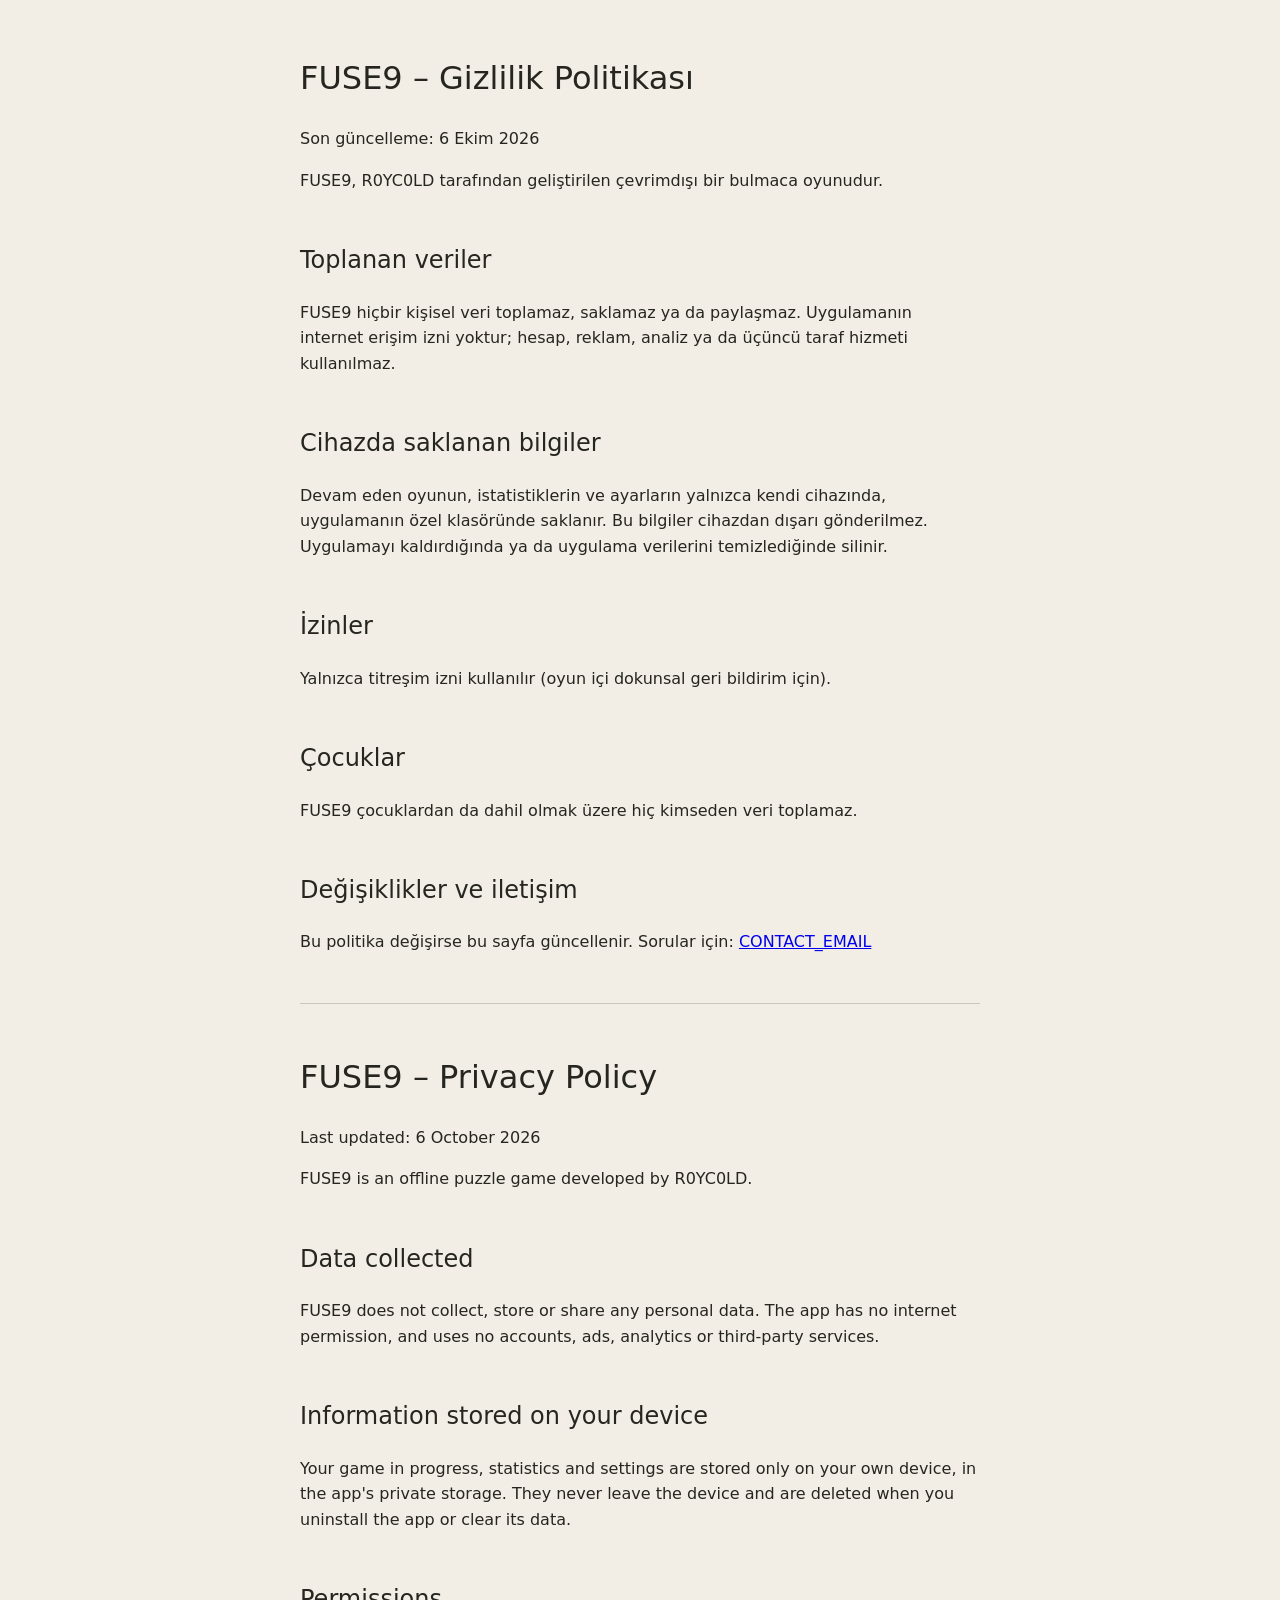
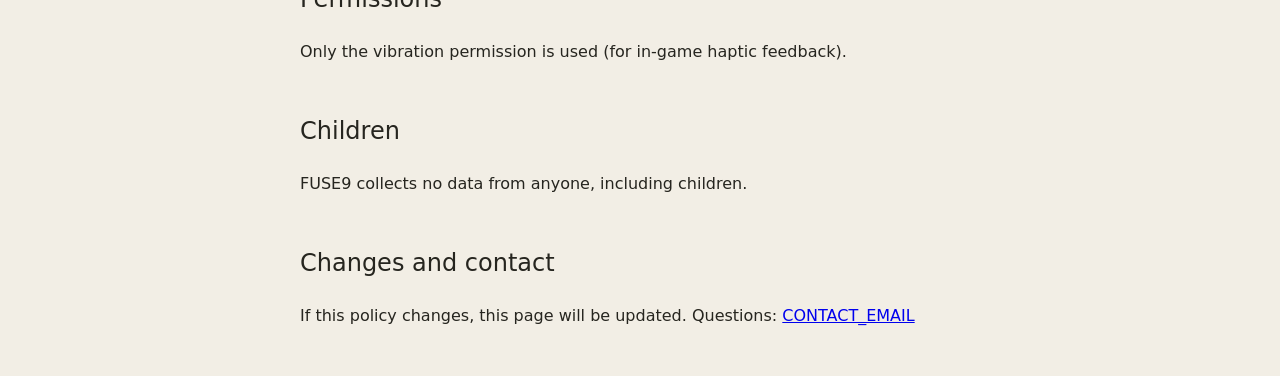
==== fuse9/play/privacy-policy.html @ d12d447b "FUSE9: Google Play release kit Package com.r0yc0ld.fuse9, version 1.0.0 (1). Release builds sign wit" ====
<!doctype html>
<html lang="tr">
<head>
<meta charset="utf-8">
<meta name="viewport" content="width=device-width, initial-scale=1">
<title>FUSE9 – Gizlilik Politikası / Privacy Policy</title>
<style>
  :root { color-scheme: light dark; }
  body { font-family: system-ui, sans-serif; max-width: 680px; margin: 0 auto; padding: 32px 16px; line-height: 1.6; background: #F2EEE5; color: #26251F; }
  @media (prefers-color-scheme: dark) { body { background: #181715; color: #EDE7DA; } }
  h1 { font-weight: 500; } h2 { font-weight: 500; margin-top: 2em; }
  hr { border: 0; border-top: 1px solid currentColor; opacity: .2; margin: 3em 0; }
</style>
</head>
<body>
<h1>FUSE9 – Gizlilik Politikası</h1>
<p>Son güncelleme: 6 Ekim 2026</p>
<p>FUSE9, R0YC0LD tarafından geliştirilen çevrimdışı bir bulmaca oyunudur.</p>
<h2>Toplanan veriler</h2>
<p>FUSE9 hiçbir kişisel veri toplamaz, saklamaz ya da paylaşmaz. Uygulamanın internet erişim izni yoktur; hesap, reklam, analiz ya da üçüncü taraf hizmeti kullanılmaz.</p>
<h2>Cihazda saklanan bilgiler</h2>
<p>Devam eden oyunun, istatistiklerin ve ayarların yalnızca kendi cihazında, uygulamanın özel klasöründe saklanır. Bu bilgiler cihazdan dışarı gönderilmez. Uygulamayı kaldırdığında ya da uygulama verilerini temizlediğinde silinir.</p>
<h2>İzinler</h2>
<p>Yalnızca titreşim izni kullanılır (oyun içi dokunsal geri bildirim için).</p>
<h2>Çocuklar</h2>
<p>FUSE9 çocuklardan da dahil olmak üzere hiç kimseden veri toplamaz.</p>
<h2>Değişiklikler ve iletişim</h2>
<p>Bu politika değişirse bu sayfa güncellenir. Sorular için: <a href="mailto:CONTACT_EMAIL">CONTACT_EMAIL</a></p>

<hr>

<h1 lang="en">FUSE9 – Privacy Policy</h1>
<div lang="en">
<p>Last updated: 6 October 2026</p>
<p>FUSE9 is an offline puzzle game developed by R0YC0LD.</p>
<h2>Data collected</h2>
<p>FUSE9 does not collect, store or share any personal data. The app has no internet permission, and uses no accounts, ads, analytics or third-party services.</p>
<h2>Information stored on your device</h2>
<p>Your game in progress, statistics and settings are stored only on your own device, in the app's private storage. They never leave the device and are deleted when you uninstall the app or clear its data.</p>
<h2>Permissions</h2>
<p>Only the vibration permission is used (for in-game haptic feedback).</p>
<h2>Children</h2>
<p>FUSE9 collects no data from anyone, including children.</p>
<h2>Changes and contact</h2>
<p>If this policy changes, this page will be updated. Questions: <a href="mailto:CONTACT_EMAIL">CONTACT_EMAIL</a></p>
</div>
</body>
</html>
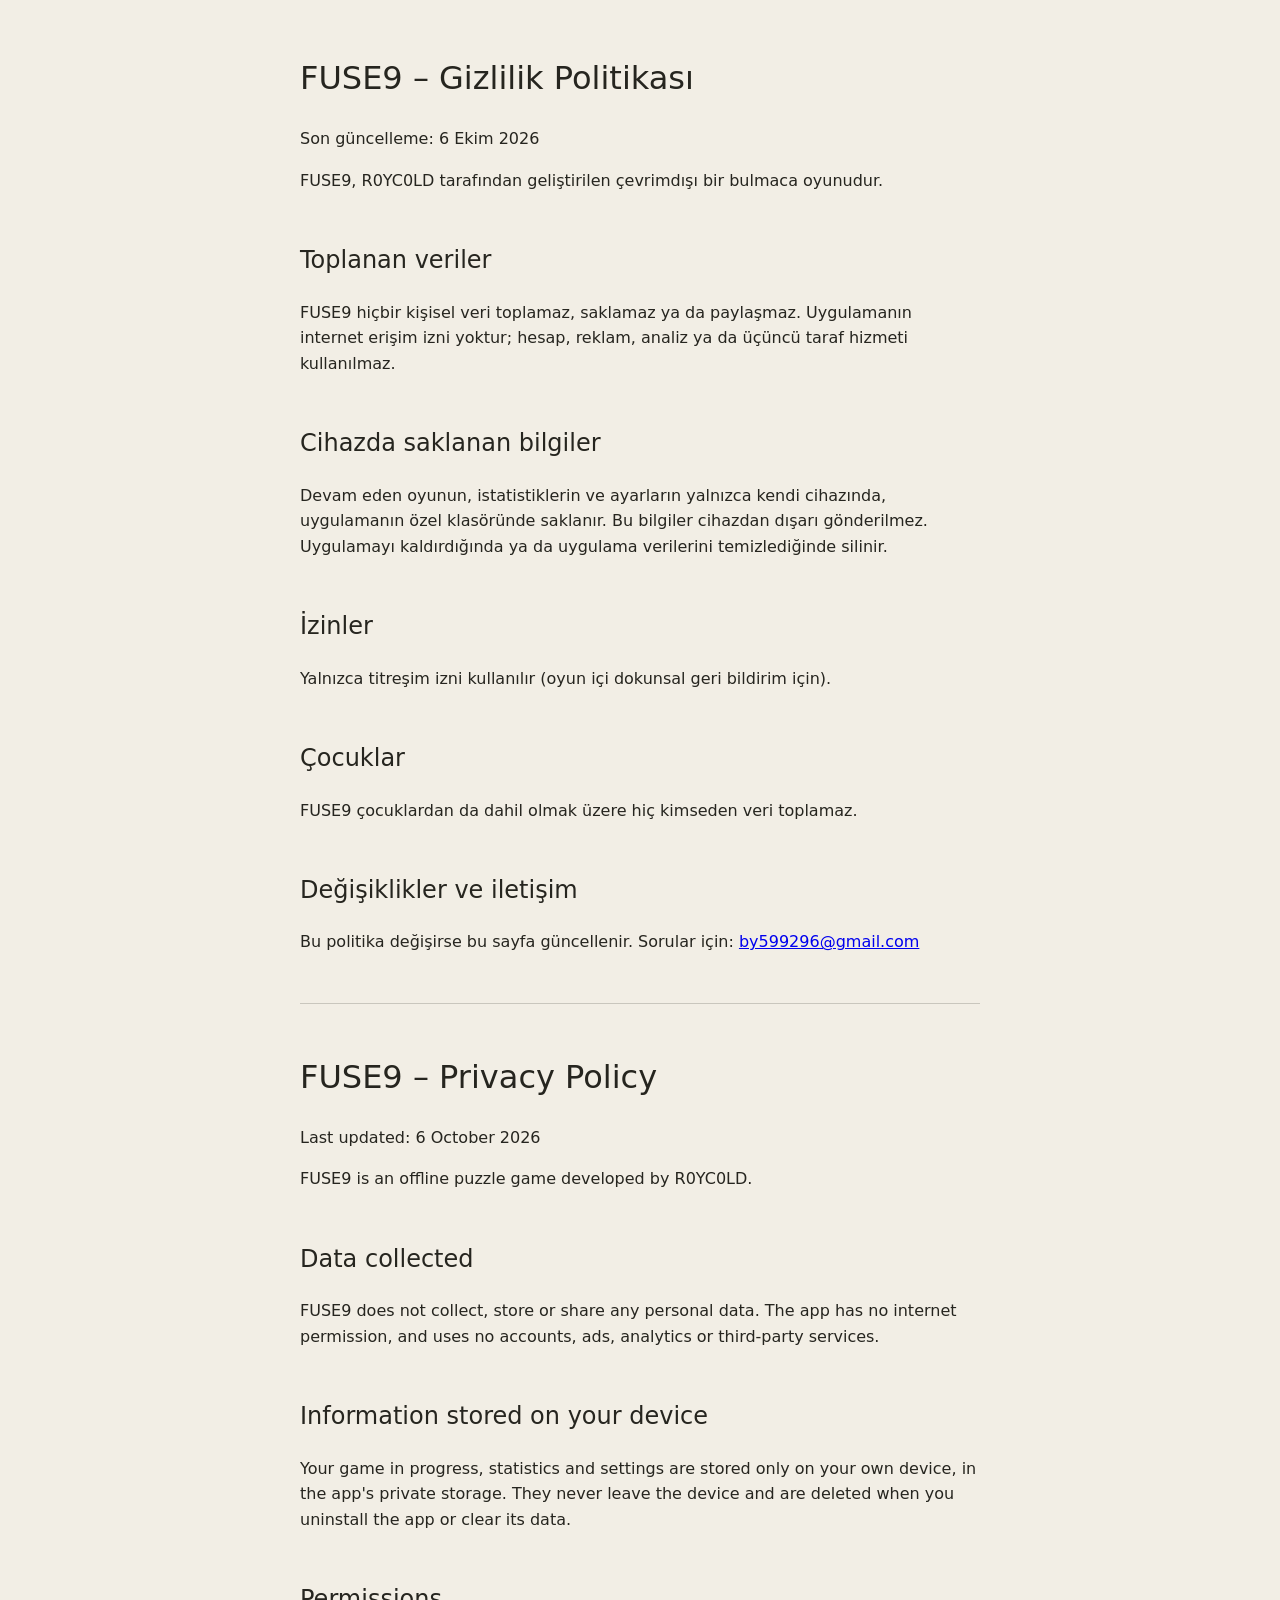
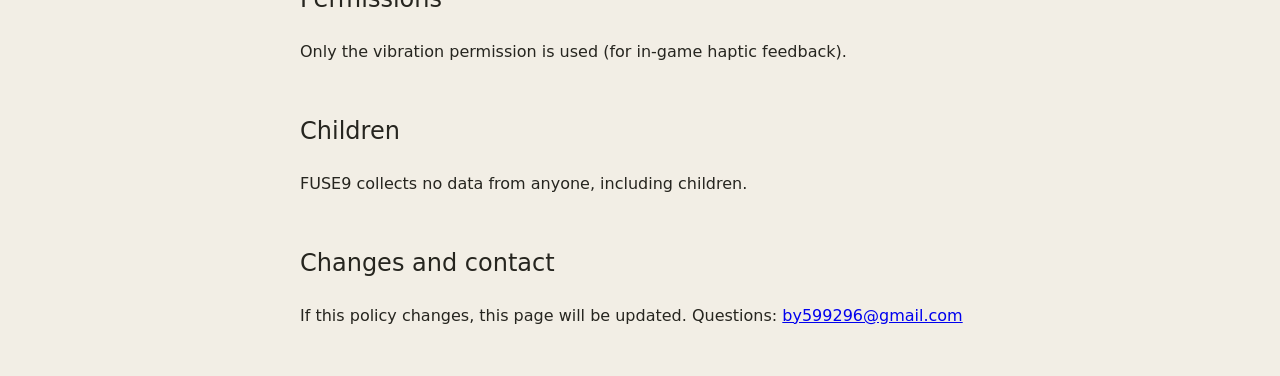
==== commit c8c8d448: "FUSE9: contact email in privacy policy and Play guide Co-Authored-By: Claude Opus 5.5 <noreply@anthr" ====
--- a/fuse9/play/privacy-policy.html
+++ b/fuse9/play/privacy-policy.html
@@ -25,7 +25,7 @@
 <h2>Çocuklar</h2>
 <p>FUSE9 çocuklardan da dahil olmak üzere hiç kimseden veri toplamaz.</p>
 <h2>Değişiklikler ve iletişim</h2>
-<p>Bu politika değişirse bu sayfa güncellenir. Sorular için: <a href="mailto:CONTACT_EMAIL">CONTACT_EMAIL</a></p>
+<p>Bu politika değişirse bu sayfa güncellenir. Sorular için: <a href="mailto:by599296@gmail.com">by599296@gmail.com</a></p>
 
 <hr>
 
@@ -42,7 +42,7 @@
 <h2>Children</h2>
 <p>FUSE9 collects no data from anyone, including children.</p>
 <h2>Changes and contact</h2>
-<p>If this policy changes, this page will be updated. Questions: <a href="mailto:CONTACT_EMAIL">CONTACT_EMAIL</a></p>
+<p>If this policy changes, this page will be updated. Questions: <a href="mailto:by599296@gmail.com">by599296@gmail.com</a></p>
 </div>
 </body>
 </html>
